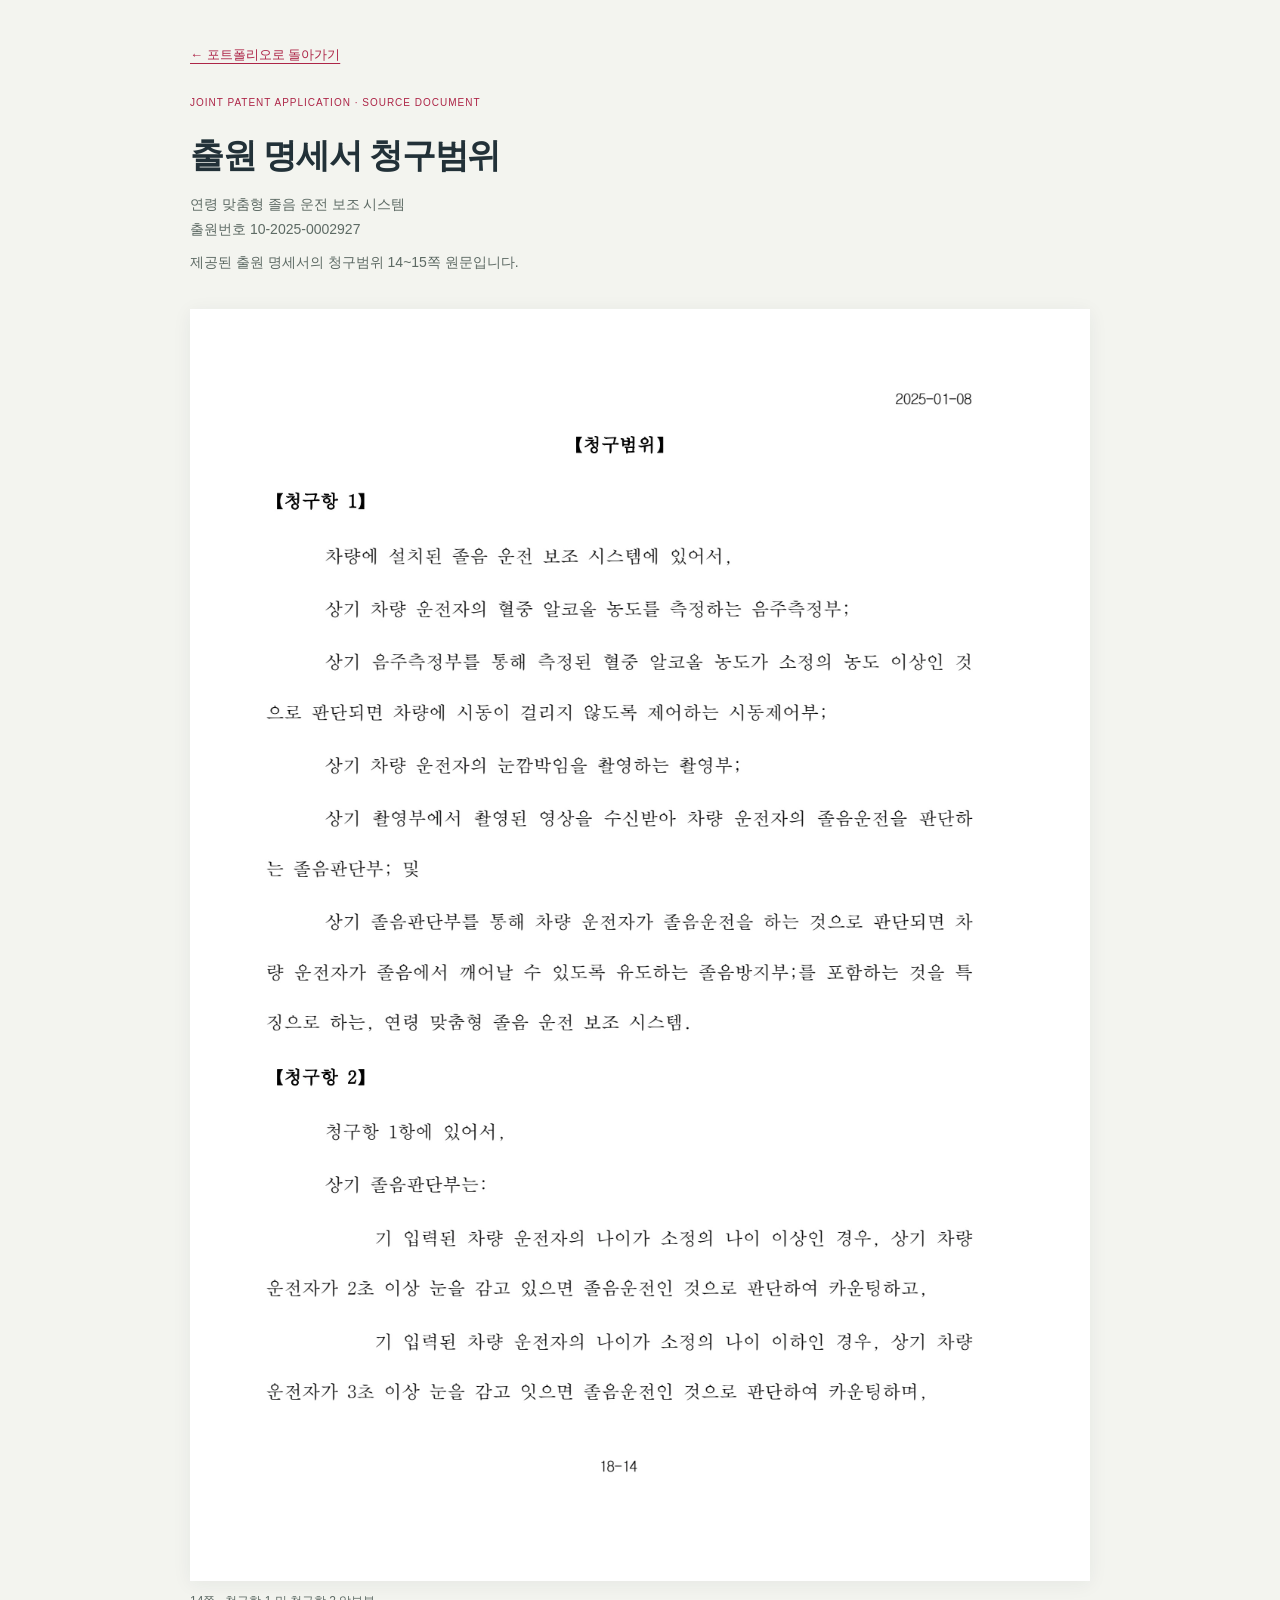
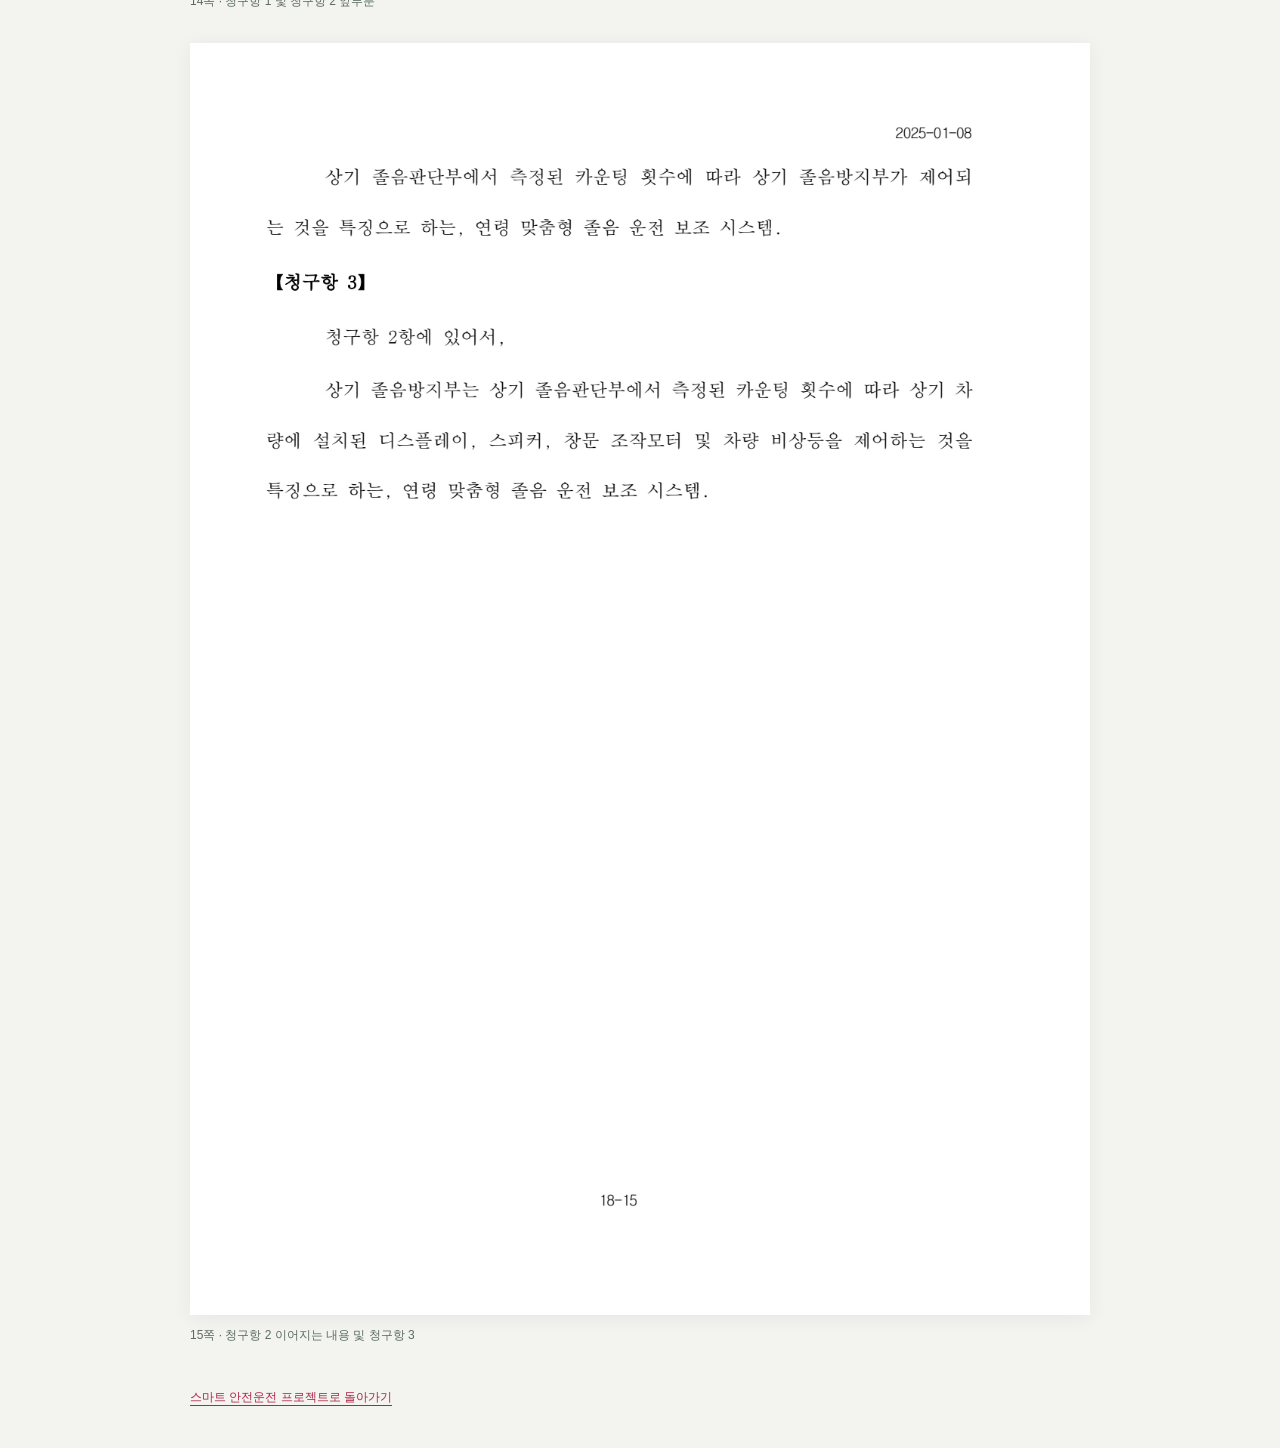
==== patent-claims.html @ 82550858 "Add files via upload" ====
<!doctype html>
<html lang="ko">
<head>
<meta charset="utf-8">
<meta name="viewport" content="width=device-width, initial-scale=1">
<title>출원 명세서 청구범위 | 곽혜인 포트폴리오</title>
<meta name="description" content="연령 맞춤형 졸음 운전 보조 시스템의 출원 명세서 청구범위 원문 14~15쪽입니다.">
<style>
*{box-sizing:border-box}body{margin:0;background:#f3f4ef;color:#223138;font-family:"Malgun Gothic",Arial,sans-serif;line-height:1.8;word-break:keep-all}.wrap{width:min(900px,calc(100% - 40px));margin:auto}header{padding:35px 0 25px}a{color:#ad2547;text-underline-offset:4px}header>a{font-size:13px;display:inline-block;padding:8px 0}h1{font-size:clamp(24px,4vw,34px);line-height:1.4;margin:20px 0 12px;letter-spacing:-.04em}p{margin:8px 0;font-size:14px;color:#5d6a64}.label{font-size:10px;letter-spacing:.1em;color:#ad2547;margin-top:20px}figure{margin:0 0 30px}img{display:block;width:100%;height:auto;background:white;box-shadow:0 3px 18px #22313810}figcaption{font-size:12px;color:#5d6a64;padding-top:10px}footer{padding:10px 0 40px;font-size:12px}a:focus-visible{outline:3px solid #ad2547;outline-offset:4px}@media print{body{background:white}header>a,footer{display:none}.wrap{width:100%}figure{break-inside:avoid}img{box-shadow:none}}
</style>
</head>
<body>
<header class="wrap"><a href="index.html#smart-safety">← 포트폴리오로 돌아가기</a><p class="label">JOINT PATENT APPLICATION · SOURCE DOCUMENT</p><h1>출원 명세서 청구범위</h1><p>연령 맞춤형 졸음 운전 보조 시스템<br>출원번호 10-2025-0002927</p><p>제공된 출원 명세서의 청구범위 14~15쪽 원문입니다.</p></header>
<main class="wrap"><figure><img src="assets/patent-claims-14.webp" alt="출원 명세서 14쪽: 청구항 1의 시스템 구성과 청구항 2의 연령에 따른 졸음 판단 기준" width="1191" height="1684"><figcaption>14쪽 · 청구항 1 및 청구항 2 앞부분</figcaption></figure><figure><img src="assets/patent-claims-15.webp" alt="출원 명세서 15쪽: 청구항 2의 이어지는 내용과 청구항 3의 경고 출력 제어 구성" width="1191" height="1684" loading="lazy"><figcaption>15쪽 · 청구항 2 이어지는 내용 및 청구항 3</figcaption></figure></main>
<footer class="wrap"><a href="index.html#smart-safety">스마트 안전운전 프로젝트로 돌아가기</a></footer>
</body></html>
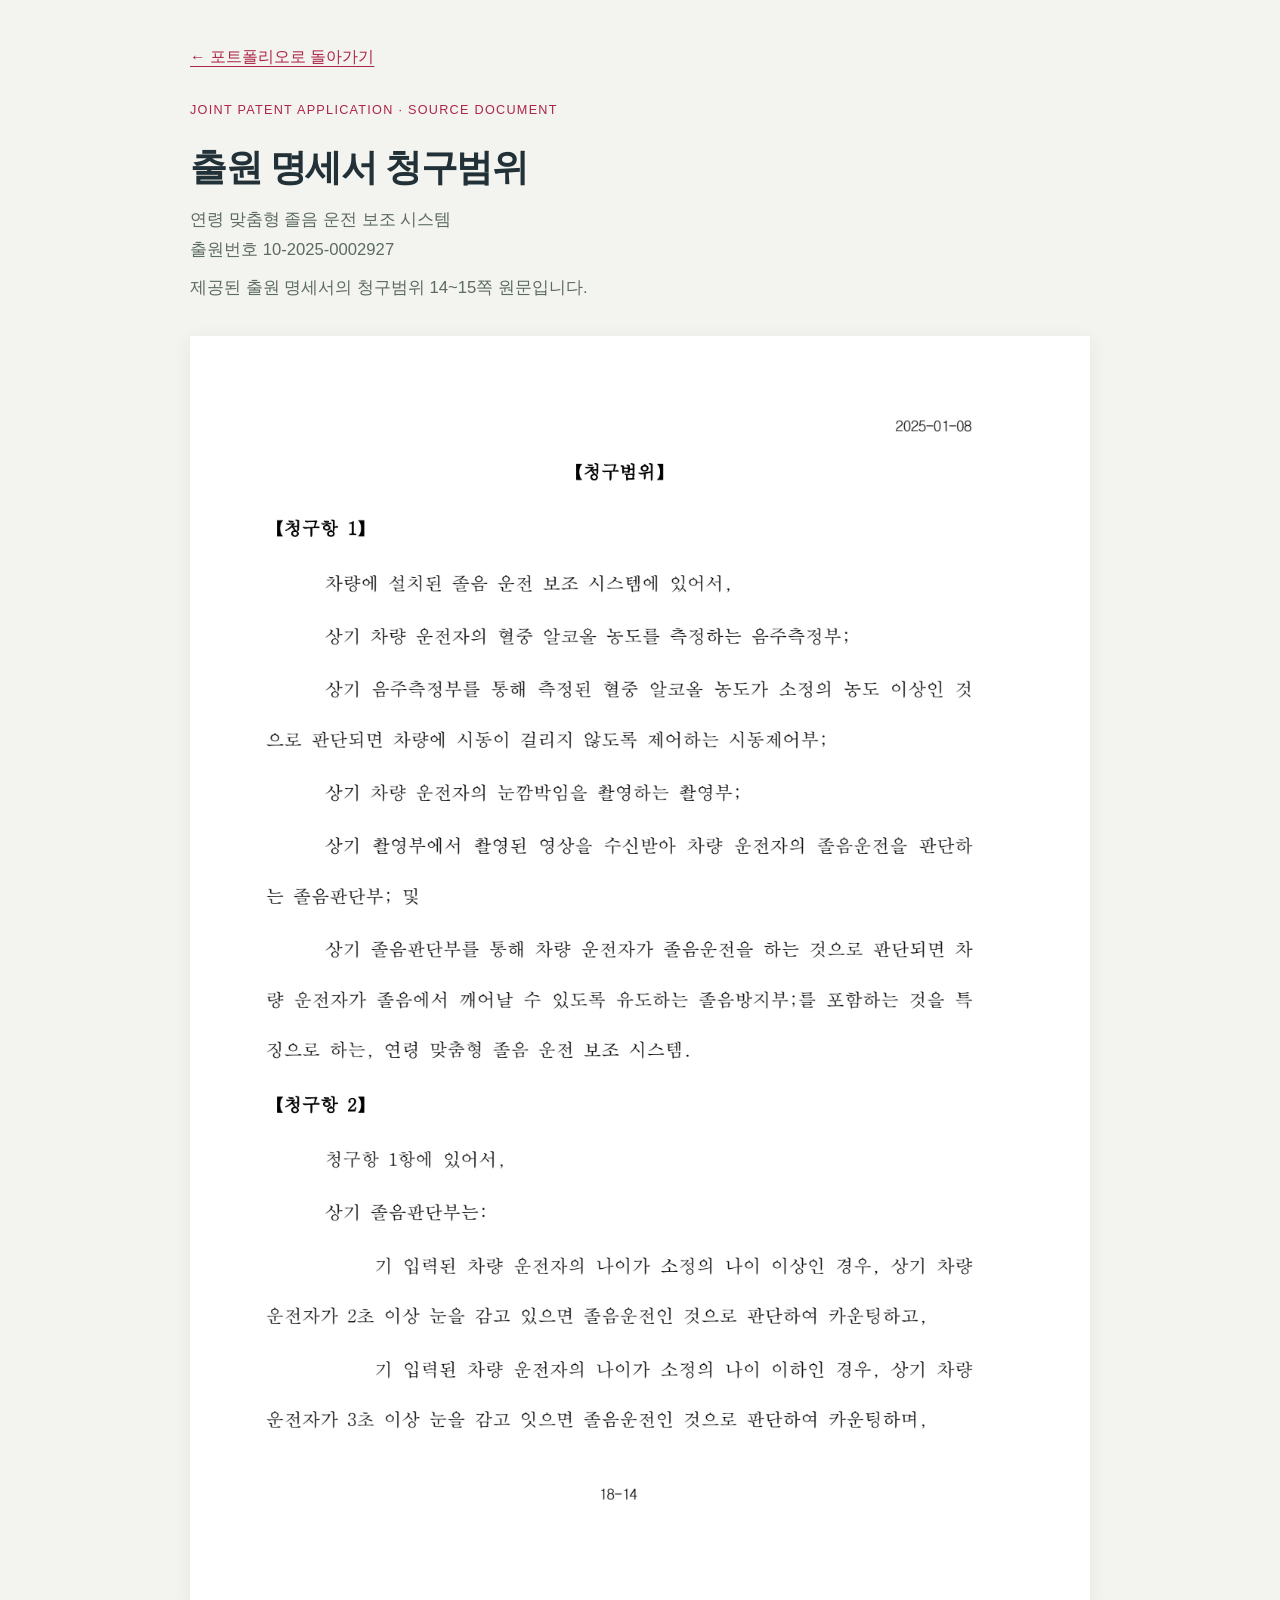
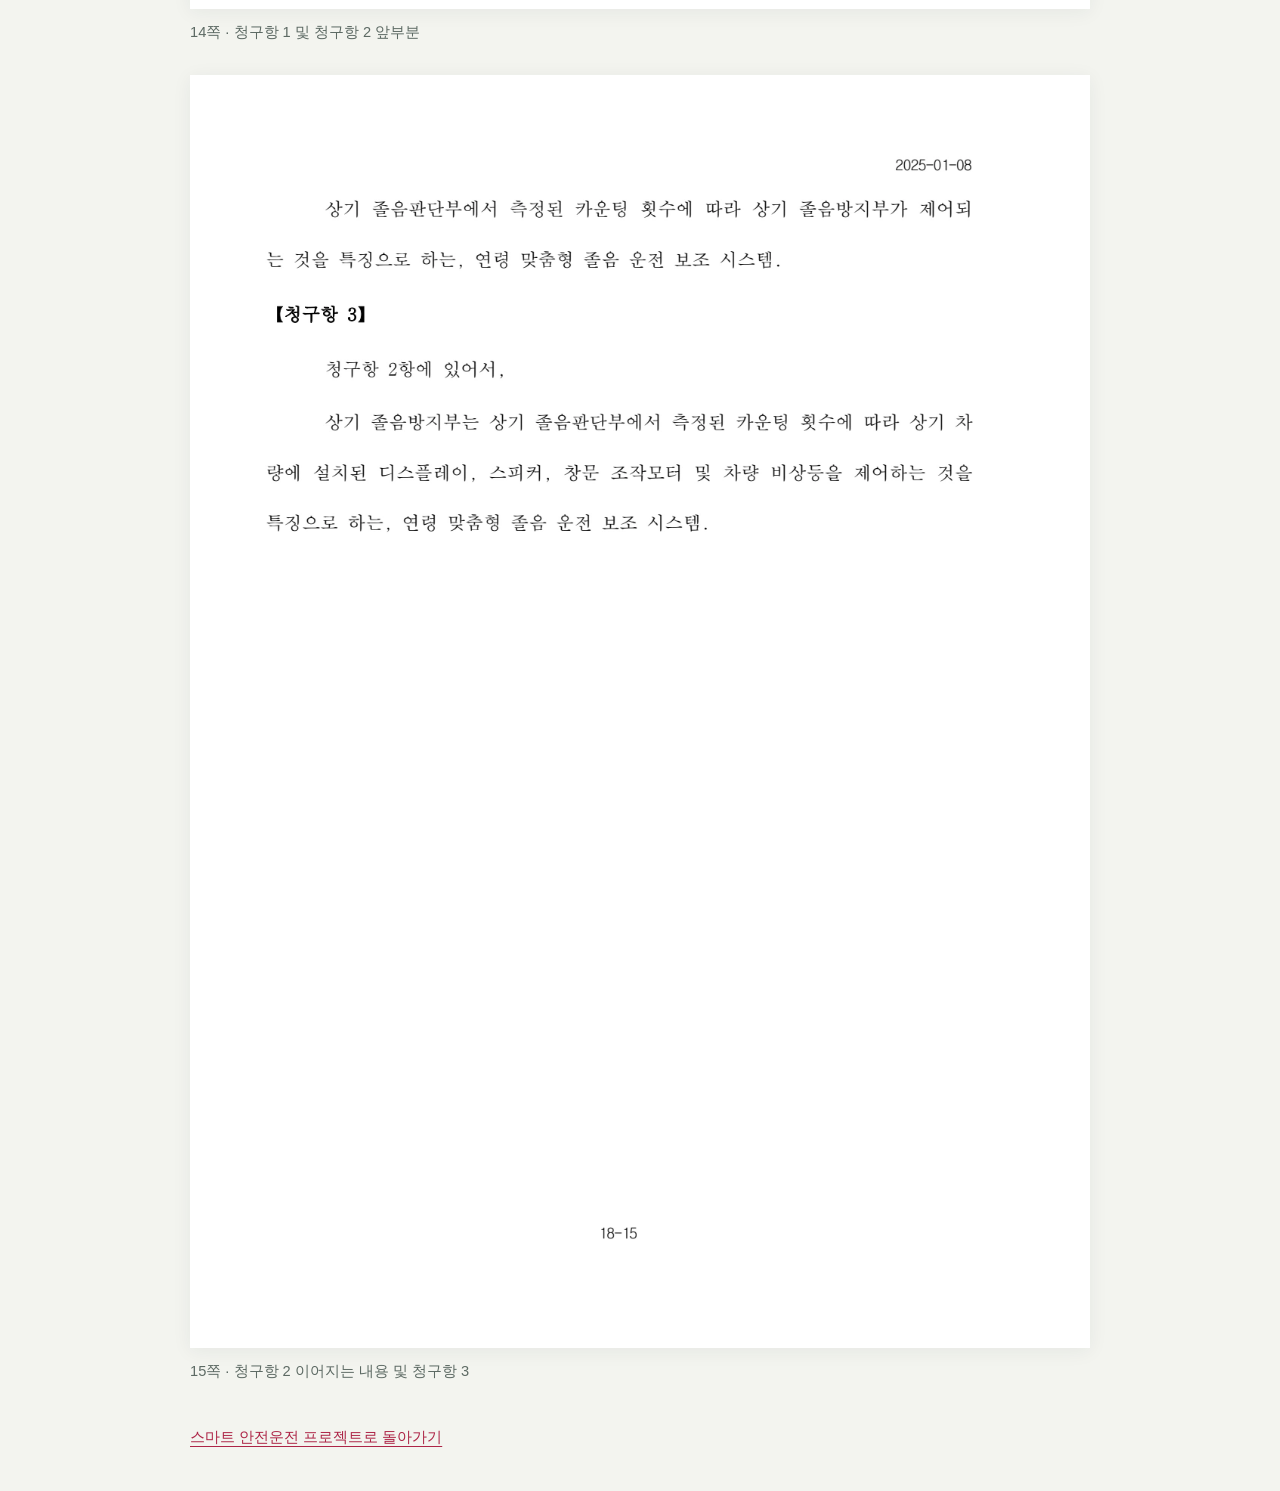
==== commit 93e7625a: "Add files via upload" ====
--- a/patent-claims.html
+++ b/patent-claims.html
@@ -1,16 +1,16 @@
-<!doctype html>
-<html lang="ko">
-<head>
-<meta charset="utf-8">
-<meta name="viewport" content="width=device-width, initial-scale=1">
-<title>출원 명세서 청구범위 | 곽혜인 포트폴리오</title>
-<meta name="description" content="연령 맞춤형 졸음 운전 보조 시스템의 출원 명세서 청구범위 원문 14~15쪽입니다.">
-<style>
-*{box-sizing:border-box}body{margin:0;background:#f3f4ef;color:#223138;font-family:"Malgun Gothic",Arial,sans-serif;line-height:1.8;word-break:keep-all}.wrap{width:min(900px,calc(100% - 40px));margin:auto}header{padding:35px 0 25px}a{color:#ad2547;text-underline-offset:4px}header>a{font-size:13px;display:inline-block;padding:8px 0}h1{font-size:clamp(24px,4vw,34px);line-height:1.4;margin:20px 0 12px;letter-spacing:-.04em}p{margin:8px 0;font-size:14px;color:#5d6a64}.label{font-size:10px;letter-spacing:.1em;color:#ad2547;margin-top:20px}figure{margin:0 0 30px}img{display:block;width:100%;height:auto;background:white;box-shadow:0 3px 18px #22313810}figcaption{font-size:12px;color:#5d6a64;padding-top:10px}footer{padding:10px 0 40px;font-size:12px}a:focus-visible{outline:3px solid #ad2547;outline-offset:4px}@media print{body{background:white}header>a,footer{display:none}.wrap{width:100%}figure{break-inside:avoid}img{box-shadow:none}}
-</style>
-</head>
-<body>
-<header class="wrap"><a href="index.html#smart-safety">← 포트폴리오로 돌아가기</a><p class="label">JOINT PATENT APPLICATION · SOURCE DOCUMENT</p><h1>출원 명세서 청구범위</h1><p>연령 맞춤형 졸음 운전 보조 시스템<br>출원번호 10-2025-0002927</p><p>제공된 출원 명세서의 청구범위 14~15쪽 원문입니다.</p></header>
-<main class="wrap"><figure><img src="assets/patent-claims-14.webp" alt="출원 명세서 14쪽: 청구항 1의 시스템 구성과 청구항 2의 연령에 따른 졸음 판단 기준" width="1191" height="1684"><figcaption>14쪽 · 청구항 1 및 청구항 2 앞부분</figcaption></figure><figure><img src="assets/patent-claims-15.webp" alt="출원 명세서 15쪽: 청구항 2의 이어지는 내용과 청구항 3의 경고 출력 제어 구성" width="1191" height="1684" loading="lazy"><figcaption>15쪽 · 청구항 2 이어지는 내용 및 청구항 3</figcaption></figure></main>
-<footer class="wrap"><a href="index.html#smart-safety">스마트 안전운전 프로젝트로 돌아가기</a></footer>
-</body></html>
+<!doctype html>
+<html lang="ko">
+<head>
+<meta charset="utf-8">
+<meta name="viewport" content="width=device-width, initial-scale=1">
+<title>출원 명세서 청구범위 | 곽혜인 포트폴리오</title>
+<meta name="description" content="연령 맞춤형 졸음 운전 보조 시스템의 출원 명세서 청구범위 원문 14~15쪽입니다.">
+<style>
+*{box-sizing:border-box}body{font-size:calc(16px + 2pt);margin:0;background:#f3f4ef;color:#223138;font-family:"Malgun Gothic",Arial,sans-serif;line-height:1.8;word-break:keep-all}.wrap{width:min(900px,calc(100% - 40px));margin:auto}header{padding:35px 0 25px}a{color:#ad2547;text-underline-offset:4px}header>a{font-size:calc(13px + 2pt);display:inline-block;padding:8px 0}h1{font-size:calc(clamp(24px,4vw,34px) + 2pt);line-height:1.4;margin:20px 0 12px;letter-spacing:-.04em}p{margin:8px 0;font-size:calc(14px + 2pt);color:#5d6a64}.label{font-size:calc(10px + 2pt);letter-spacing:.1em;color:#ad2547;margin-top:20px}figure{margin:0 0 30px}img{display:block;width:100%;height:auto;background:white;box-shadow:0 3px 18px #22313810}figcaption{font-size:calc(12px + 2pt);color:#5d6a64;padding-top:10px}footer{padding:10px 0 40px;font-size:calc(12px + 2pt)}a:focus-visible{outline:3px solid #ad2547;outline-offset:4px}@media print{body{background:white}header>a,footer{display:none}.wrap{width:100%}figure{break-inside:avoid}img{box-shadow:none}}
+</style>
+</head>
+<body>
+<header class="wrap"><a href="index.html#smart-safety">← 포트폴리오로 돌아가기</a><p class="label">JOINT PATENT APPLICATION · SOURCE DOCUMENT</p><h1>출원 명세서 청구범위</h1><p>연령 맞춤형 졸음 운전 보조 시스템<br>출원번호 10-2025-0002927</p><p>제공된 출원 명세서의 청구범위 14~15쪽 원문입니다.</p></header>
+<main class="wrap"><figure><img src="assets/patent-claims-14.webp" alt="출원 명세서 14쪽: 청구항 1의 시스템 구성과 청구항 2의 연령에 따른 졸음 판단 기준" width="1191" height="1684"><figcaption>14쪽 · 청구항 1 및 청구항 2 앞부분</figcaption></figure><figure><img src="assets/patent-claims-15.webp" alt="출원 명세서 15쪽: 청구항 2의 이어지는 내용과 청구항 3의 경고 출력 제어 구성" width="1191" height="1684" loading="lazy"><figcaption>15쪽 · 청구항 2 이어지는 내용 및 청구항 3</figcaption></figure></main>
+<footer class="wrap"><a href="index.html#smart-safety">스마트 안전운전 프로젝트로 돌아가기</a></footer>
+</body></html>
